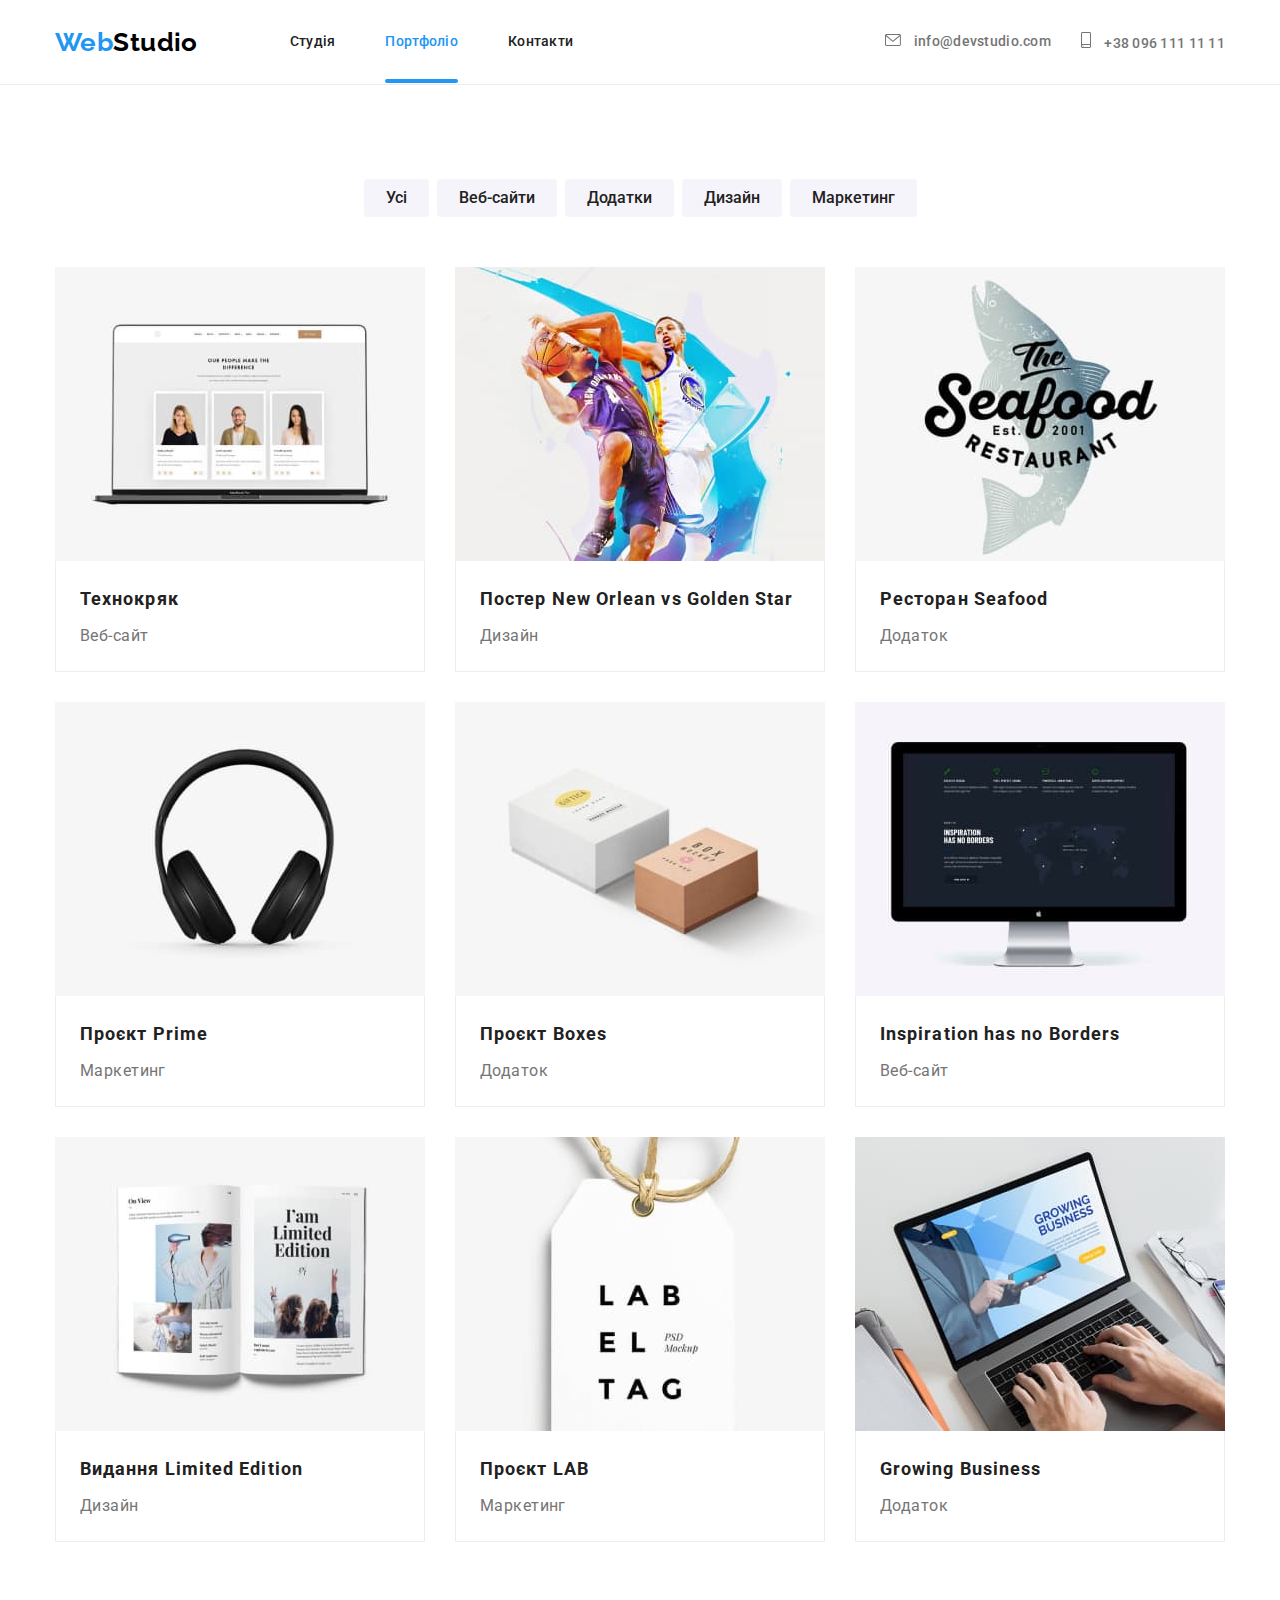
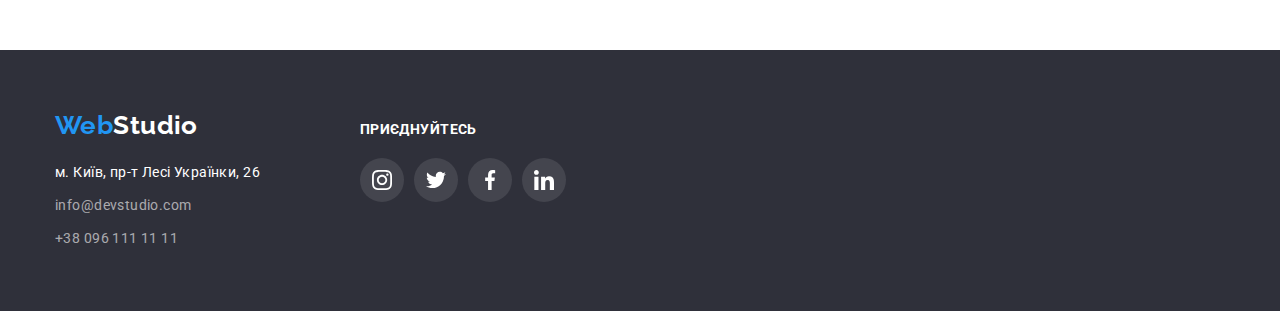
==== portfolio.html @ 152dca93 "Додана форма email у футер" ====
<!DOCTYPE html>
    <html lang="uk">
    <head>
        <meta charset="UTF-8">
        <meta http-equiv="X-UA-Compatible" content="IE=edge">
        <meta name="viewport" content="width=device-width, initial-scale=1.0">
        <title>WebStudio</title>
        <link rel="preconnect" href="https://fonts.googleapis.com">
        <link rel="preconnect" href="https://fonts.gstatic.com" crossorigin>
        <link
            href="https://fonts.googleapis.com/css2?family=Raleway:wght@700&family=Roboto:wght@400;500;700;900&display=swap"
            rel="stylesheet">
        <link rel="stylesheet" href="https://cdn.jsdelivr.net/npm/modern-normalize@1.1.0/modern-normalize.min.css">
        <link rel="stylesheet" href="./css/styles.css">
    </head>
    
    <body>
        <!--Шапка сайта-->
        <header class="page-header">
            <div class="container page-header-box">
            <nav class="page-nav">
                <a class="main-logo" href="./index.html" lang="en">Web<span class="logo-dark">Studio</span></a>
                <ul class="menu list">
                    <li class="menu-item"><a class="menu-link link" href="./index.html">Студія</a></li>
                    <li class="menu-item"><a class="menu-link current active-border link" href="./portfolio.html">Портфоліо</a></li>
                    <li class="menu-item"><a class="menu-link link" href="#">Контакти</a></li>
                </ul>
            </nav>
    
            <ul class="menu-contact list">
                <li class="header-mail-item">
                    <a class="header-mail link" href="mailto:info@devstudio.com">
                       <svg aria-label="іконка конверт" class="icon-mail" width="16" height="12">
                         <use href="./images/icons.svg#icon-envelope"></use>
                       </svg>
                     info@devstudio.com
                    </a>
                </li>
                <li class="header-phone-item">
                    <a class="header-phone link" href="tel:+380961111111">
                        <svg aria-label="іконка телефон" class="icon-phone" width="10" height="16">
                         <use href="./images/icons.svg#icon-smartphone"></use>
                        </svg>
                      +38 096 111 11 11
                    </a>
                </li>
            </ul>
            </div>
        </header>
    <!--Основний контент сторінки сайту-->
    <main class="portfolio-main">
        <!--Секція Портфоліо-->
        <section class="section-portfolio">
            <div class="container">
            <!--h1 прихований заголовок-->
            <h1 class="title-portfolio visually-hidden">Наше портфоліо</h1>
            <ul class="list-btm-filter list">
                <li class="item-btm-filter"><button class="btn-filter" type="button">Усі</button></li>
                <li class="item-btm-filter"><button class="btn-filter" type="button">Веб-сайти</button></li>
                <li class="item-btm-filter"><button class="btn-filter" type="button">Додатки</button></li>
                <li class="item-btm-filter"><button class="btn-filter" type="button">Дизайн</button></li>
                <li class="item-btm-filter"><button class="btn-filter" type="button">Маркетинг</button></li>
            </ul>
            <ul class="list-portfolio list">
                <li class="list-portfolio-item">
                    <a class="link-portfolio link" href="#">
                        <div class="link-portfolio-wrapper">
                          <img class="img-portfolio" src="./images/portfolio-1.jpg" alt="Ноутбук" width="370" height="294">
                          <p class="overlay">Ресурс пропонує комплексні пропозиції з різним рівнем функціоналу та сервісів. Все це дозволить відвідувачу отримати
                           вичерпні відомості про компанію чи приватну особу.</p>
                        </div>
                        <div class="item-portfolio-box">
                         <h2 class="subtitle-portfolio">Технокряк</h2>
                         <p class="text-portfolio">Веб-сайт</p>
                        </div>
                    </a>
                </li>
                <li class="list-portfolio-item">
                    <a class="link-portfolio link" href="#">
                        <div class="link-portfolio-wrapper">
                         <img class="img-portfolio" src="./images/portfolio-2.jpg" alt="Два хлопці баскетболісти" width="370" height="294">
                         <p class="overlay">Ресурс пропонує комплексні пропозиції з різним рівнем функціоналу та сервісів. Все це дозволить
                            відвідувачу отримати
                            вичерпні відомості про компанію чи приватну особу.</p>
                        </div>
                        <div class="item-portfolio-box">
                         <h2 class="subtitle-portfolio">Постер <span lang="en">New Orlean vs Golden Star</span></h2>
                         <p class="text-portfolio">Дизайн</p>
                        </div>
                    </a>
                </li>
                <li class="list-portfolio-item">
                    <a class="link-portfolio link" href="#">
                        <div class="link-portfolio-wrapper">
                          <img class="img-portfolio" src="./images/portfolio-3.jpg" alt="Логотип ресторану з рибою" width="370" height="294">
                          <p class="overlay">Ресурс пропонує комплексні пропозиції з різним рівнем функціоналу та сервісів. Все це дозволить
                            відвідувачу отримати
                            вичерпні відомості про компанію чи приватну особу.</p>
                        </div>
                        <div class="item-portfolio-box">
                         <h2 class="subtitle-portfolio">Ресторан <span lang="en">Seafood</span></h2>
                         <p class="text-portfolio">Додаток</p>
                        </div>
                    </a>
                </li>
                <li class="list-portfolio-item">
                    <a class="link-portfolio link" href="#">
                        <div class="link-portfolio-wrapper">
                          <img class="img-portfolio" src="./images/portfolio-4.jpg" alt="Бездротові навушники" width="370" height="294">
                          <p class="overlay">Ресурс пропонує комплексні пропозиції з різним рівнем функціоналу та сервісів. Все це дозволить
                            відвідувачу отримати
                            вичерпні відомості про компанію чи приватну особу.</p>
                        </div>
                        <div class="item-portfolio-box">
                          <h2 class="subtitle-portfolio">Проєкт <span lang="en">Prime</span></h2>
                          <p class="text-portfolio">Маркетинг</p>
                        </div>
                    </a>
                </li>
                <li class="list-portfolio-item">
                    <a class="link-portfolio link" href="#">
                        <div class="link-portfolio-wrapper">
                          <img class="img-portfolio" src="./images/portfolio-5.jpg" alt="Дві коробки" width="370" height="294">
                          <p class="overlay">Ресурс пропонує комплексні пропозиції з різним рівнем функціоналу та сервісів. Все це дозволить
                            відвідувачу отримати
                            вичерпні відомості про компанію чи приватну особу.</p>
                        </div>
                        <div class="item-portfolio-box">
                          <h2 class="subtitle-portfolio">Проєкт <span lang="en">Boxes</span></h2>
                          <p class="text-portfolio">Додаток</p>
                        </div>
                    </a>
                </li>
                <li class="list-portfolio-item">
                    <a class="link-portfolio link" href="#">
                        <div class="link-portfolio-wrapper">
                          <img class="img-portfolio" src="./images/portfolio-6.jpg" alt="Монітор комп'ютера" width="370" height="294">
                          <p class="overlay">Ресурс пропонує комплексні пропозиції з різним рівнем функціоналу та сервісів. Все це дозволить
                            відвідувачу отримати
                            вичерпні відомості про компанію чи приватну особу.</p>
                        </div>
                        <div class="item-portfolio-box">
                          <h2 class="subtitle-portfolio" lang="en">Inspiration has no Borders</h2>
                          <p class="text-portfolio">Веб-сайт</p>
                        </div>
                    </a>
                </li>
                <li class="list-portfolio-item">
                    <a class="link-portfolio link" href="#">
                        <div class="link-portfolio-wrapper">
                          <img class="img-portfolio" src="./images/portfolio-7.jpg" alt="Журнал з картинками" width="370" height="294">
                          <p class="overlay">Ресурс пропонує комплексні пропозиції з різним рівнем функціоналу та сервісів. Все це дозволить
                            відвідувачу отримати
                            вичерпні відомості про компанію чи приватну особу.</p>
                        </div>
                        <div class="item-portfolio-box">
                          <h2 class="subtitle-portfolio">Видання <span lang="en">Limited Edition</span></h2>
                          <p class="text-portfolio">Дизайн</p>
                        </div>
                    </a>
                </li>
                <li class="list-portfolio-item">
                    <a class="link-portfolio link" href="#">
                        <div class="link-portfolio-wrapper">
                          <img class="img-portfolio" src="./images/portfolio-8.jpg" alt="Біла етикетка" width="370" height="294">
                          <p class="overlay">Ресурс пропонує комплексні пропозиції з різним рівнем функціоналу та сервісів. Все це дозволить
                            відвідувачу отримати
                            вичерпні відомості про компанію чи приватну особу.</p>
                        </div>
                        <div class="item-portfolio-box">
                          <h2 class="subtitle-portfolio">Проєкт <span lang="en">LAB</span></h2>
                          <p class="text-portfolio">Маркетинг</p>
                        </div>
                    </a>
                </li>
                <li class="list-portfolio-item">
                    <a class="link-portfolio link" href="#">
                        <div class="link-portfolio-wrapper">
                          <img class="img-portfolio" src="./images/portfolio-9.jpg" alt="Людина працює в ноутбуці" width="370" height="294">
                          <p class="overlay">Ресурс пропонує комплексні пропозиції з різним рівнем функціоналу та сервісів. Все це дозволить
                            відвідувачу отримати
                            вичерпні відомості про компанію чи приватну особу.</p>
                        </div>
                        <div class="item-portfolio-box">
                          <h2 class="subtitle-portfolio" lang="en">Growing Business</h2>
                          <p class="text-portfolio">Додаток</p>
                        </div>
                    </a>
                </li>
            </ul>
            </div>

        </section>
        
    </main>
    <!--Футер сторінки сайту-->
       <footer class="footer section-footer">
          <div class="container footer-box">
            <div class="footer-address-box">
                <a class="main-logo logo-footer" href="./index.html" lang="en">Web<span class="logo-light">Studio</span></a>
                <address class="address">
                    <ul class="list-address list address-mail address-phone">
                        <li class="item-address"><a class="link-address-map link"
                                href="https://goo.gl/maps/CPtrU1FHBa2aNyZL9" target="_blank"
                                rel="noopener noreferrer nofollow">м. Київ, пр-т Лесі Українки, 26</a></li>
                        <li class="item-address"><a class="link-address-mail link"
                                href="mailto:info@devstudio.com">info@devstudio.com</a></li>
                        <li class="item-address"><a class="link-address-phone link" href="tel:+380961111111">+38 096 111 11
                                11</a></li>
                    </ul>
                </address>
            </div>
            <div class="social-icon-box">
                <p class="text">приєднуйтесь</p>
                <ul class="footer-icon-list list">
                    <li class="item-icon-list">
                        <a class="link-icon-list" href="#">
                            <svg lang="en" aria-label="instagram icon" class="footer-social-icon" width="20" height="20">
                                <use href="./images/icons.svg#icon-instagram"></use>
                            </svg>
                        </a>
                    </li>
                    <li class="item-icon-list">
                        <a class="link-icon-list" href="#">
                            <svg lang="en" aria-label="twitter icon" class="footer-social-icon" width="20" height="20">
                                <use href="./images/icons.svg#icon-twitter"></use>
                            </svg>
                        </a>
                    </li>
                    <li class="item-icon-list">
                        <a class="link-icon-list" href="#">
                            <svg lang="en" aria-label="facebook icon" class="footer-social-icon" width="20" height="20">
                                <use href="./images/icons.svg#icon-facebook"></use>
                            </svg>
                        </a>
                    </li>
                    <li class="item-icon-list">
                        <a class="link-icon-list" href="#">
                            <svg lang="en" aria-label="linkedin icon" class="footer-social-icon" width="20" height="20">
                                <use href="./images/icons.svg#icon-linkedin"></use>
                            </svg>
                        </a>
                    </li>
                </ul>
            </div>
          </div>
        </footer>
    
    </body>
    </html>
---- css/styles.css ----
:root {
    --primary-font-family: 'Roboto'; sans-serif;
    --logo-font-family: 'Raleway'; sans-serif;
    --accent-color: #2196F3;
    --primary-text-color: #212121;
    --secondary-text-color: #757575;
    --primary-background: #FFFFFF;
    --primery-logo-text-color: #2196F3;
    --secondary-logo-text-dark: #000000;
    --secondary-logo-text-light: #FFFFFF;
    --background-section-service: #2F303A;
    --top-button-background: #2196F3;
    --top-button-accent-background: #188CE8;
    --footer-background: #2F303A;
    --section-time-background: #F5F4FA;
    --primary-light-color-text: #FFFFFF;
    --button-filter-background: #F5F4FA;
    --accent-background-color: #2196F3;
    --primery-border-color: rgba(175, 177, 184, 1);
    --accent-border-color: rgba(33, 150, 243, 1);
    --cubic-bezier: cubic-bezier(0.4, 0, 0.2, 1);
    --transition-duration: 250ms;
        
}

h1,
h2,
h3,
h4,
p {
    margin-top: 0;
    margin-bottom: 0;
}

ul {
    margin-top: 0;
    margin-top: 0;
    padding-left: 0;
}

body {
    font-size: 14px;
    background: var(--primary-background);
    font-family: var(--primary-font-family);
    letter-spacing: 0.03em;
    color: var(--primary-text-color);
}

.link {
    text-decoration: none;
}

.list {
    list-style: none;
}

img {
    display: block;
    max-width: 100%;
    height: auto;
}

button {
    font-family: inherit;
    cursor: pointer;
}

/*==HEADER==*/

/*==навігація==*/

.container {
    width: 1200px;
    padding-left: 15px;
    padding-right: 15px;
    margin-left: auto;
    margin-right: auto;
}

.page-header-box {
    display: flex;
    justify-content: space-between;
    align-items: center;
}

.page-header {
    display: flex;
    align-items: center;
    border-bottom: 1px solid #ECECEC;
}

.page-nav {
    display: flex;
    align-items: center;
}

.main-logo {
        font-family: var(--logo-font-family);
        font-weight: 700;
        font-size: 26px;
        line-height: 1.19;   
        text-decoration: none;
        color: var(--primery-logo-text-color);
        padding-top: 24px;
        padding-bottom: 24px;
        margin-right: 92px;
        display: block;
}

.logo-dark {
    color: var(--secondary-logo-text-dark);
}

.logo-light {
    color: var(--secondary-logo-text-light);
}

.menu {
    display: flex;
    align-items: center;
    margin-bottom: 0px;
}

.menu-item:not(:last-child) {
    margin-right: 50px;
}


.menu-link {
    font-weight: 500;
    line-height: 1.14;
    letter-spacing: 0.02em;
    color: var(--primary-text-color);
    display: block;
    padding-top: 32px;
    padding-bottom: 32px;
    transition: color var(--transition-duration) var(--cubic-bezier);

}

.menu-item {
    position: relative;
}

.menu-link:hover,
.menu-link:focus {
    color: var(--accent-color);
}

.menu-link.current {
    color: var(--accent-color);
}

.active-border::after {
    content: "";
    position: absolute;
    display: block;
    width: 100%;
    height: 4px;
    bottom: -1px;
    background: var(--accent-background-color);
    border-radius: 2px;
}

.header-mail {
    display: block;
    padding-top: 32px;
    padding-bottom: 32px;
    fill: currentColor;
}

.icon-mail {
    margin-right: 10px;
}

.header-mail-item {
    margin-left: auto;
}

.header-phone-item {
    margin-left: 30px;
}

.header-phone {
    display: block;
    padding-top: 32px;
    padding-bottom: 32px;
    fill: currentColor;
}

.icon-phone {
    margin-right: 10px;
}

/*==Header контакти: пошта, телефон==*/

.menu-contact {
    display: flex;
    align-items: center;
    margin-bottom: 0px;
}

.header-mail,
.header-phone {
        display: block;
        align-items: center;
        font-weight: 500;
        line-height: 1.14;
        letter-spacing: 0.02em;
        color: var(--secondary-text-color);
        transition: color var(--transition-duration) var(--cubic-bezier);
}

.header-mail:hover,
.header-mail:focus {
    color: var(--accent-color);
}

.header-phone:hover,
.header-phone:focus {
    color: var(--accent-color);
}

/*==MAIN==*/

/*==section-service/ Секція 1 ефективні рішення==*/


.section-service {
    background: var(--background-section-service);
    padding-top: 200px;
    padding-bottom: 200px;
    background-color: #C4C4C4;
    background-image: linear-gradient(rgba(47, 48, 58, 0.4), rgba(47, 48, 58, 0.4)), url("../images/hero.jpg");
    background-size: 1600px;
    background-repeat: no-repeat;
    background-position: center;
}


.top-title {
        font-weight: 900;
        font-size: 44px;
        line-height: 1.36;
        text-align: center;
        letter-spacing: 0.06em;
        text-transform: uppercase;
        color: var(--primary-light-color-text);
        margin-bottom: 30px;
        margin-left: auto;
        margin-right: auto;
        width: 700px;
}

.top-btn {
        font-weight: 700;
        font-size: 16px;
        line-height: 1.88;
        display: flex;
        justify-content: center;
        align-items: center;
        text-align: center;
        letter-spacing: 0.06em;
        cursor: pointer;
        color: var(--primary-light-color-text);
        background: var(--top-button-background);
        margin-left: auto;
        margin-right: auto; 
        border-radius: 4px;
        width: 216px;
        height: 50px;
        border: none;
        transition: background-color var(--transition-duration) var(--cubic-bezier);
}

.top-btn:hover,
.top-btn:focus {
    background-color: var(--top-button-accent-background);
}

/*==section-advantages/Секція 2 Наші переваги,
заголовок прихований==*/

.visually-hidden {
    position: absolute;
    white-space: nowrap;
    width: 1px;
    height: 1px;
    overflow: hidden;
    border: 0;
    padding: 0;
    clip: rect(0 0 0 0);
    clip-path: inset(50%);
    margin: -1px;
}

.section-advantages {
    padding-top: 94px;
    padding-bottom: 94px;
}

.list-advantages {
    display: flex;
    column-gap: 30px;
    margin-left: auto;
    margin-right: auto;
    margin-bottom: 0px;

}

.item-advantages {
    width: 270px;
}

.box-icon-advantages {
    width: 270px;
    height: 120px;
    background: #F5F4FA;
    border-radius: 4px;
    display: flex;
    align-items: center;
    justify-content: center;
}

.subtitle-advantages {
        font-weight: 700;
        line-height: 1.14;
        text-transform: uppercase;
        margin-bottom: 10px;
        margin-top: 30px;
        font-size: 14px;
}

.text-advantages {
        font-weight: 400;
        line-height: 1.71;
        color: var(--secondary-text-color);
}

/*==section-our-work/Секція 3 Чим ми займаємося==*/

.section-our-work {
    padding-bottom: 94px;
}

.title-our-work {
        font-weight: 700;
        font-size: 36px;
        line-height: 1.17;
        text-align: center;
        margin-bottom: 50px;
}

.item-our-work {
    position: relative;
}

.about-our-work {
    position: absolute;
    bottom: 0;
    height: 70px;
    width: 100%;
    display: flex;
    align-items: center;
    justify-content: center;
    background: rgba(47, 48, 58, 0.8);
}

.text-about-our-work {
    font-weight: 700;
    font-size: 14px;
    line-height: 1.14;
    text-align: center;
    text-transform: uppercase;
    color: var(--primary-light-color-text);
}

/*==section-team/Секція 4 представлена Наша команда==*/

.section-team {
    background: var(--section-time-background);
    padding-top: 94px;
    padding-bottom: 94px;
}

.title-team {
    font-weight: 700;
    font-size: 36px;
    line-height: 1.17;
    text-align: center;
    margin-bottom: 50px;
    margin-left: auto;
    margin-right: auto;
}

.team-box {
    display: flex;
    column-gap: 30px;
    margin-left: auto;
    margin-right: auto;
    margin-bottom: 0px;
}

.name-post-box {
    padding: 30px;
}

.list-our-work {
    display: flex;
    column-gap: 30px;
    margin-bottom: 0px;
}

.item-team {
    background: var(--primary-background);
    border-radius: 0px 0px 4px 4px;
    box-shadow: 0px 1px 3px rgba(0, 0, 0, 0.12), 0px 1px 1px rgba(0, 0, 0, 0.14), 0px 2px 1px rgba(0, 0, 0, 0.2);
}

.name-team {
        font-weight: 500;
        font-size: 16px;
        line-height: 1.19;
        text-align: center;
        margin-bottom: 10px;
}

.post-team {
        font-weight: 400;
        font-size: 16px;
        line-height: 1.19;
        text-align: center;
        margin-bottom: 16px;
        color: var(--secondary-text-color);
}

.social-list {
    display: flex;
    justify-content: center;
    column-gap: 10px;
}

.social-list-icon {
    fill: rgba(175, 177, 184, 1);
}

.social-list-link {
    display: flex;
    align-items: center;
    justify-content: center;
    width: 44px;
    height: 44px;
    border-radius: 50%;
    background-color: #FFFFFF;
    transition: background-color var(--transition-duration) var(--cubic-bezier), fill var(--transition-duration) var(--cubic-bezier);
}

.social-list-link:hover,
.social-list-link:focus {
    background-color: var(--accent-background-color);
}

.social-list-link:hover .social-list-icon,
.social-list-link:focus .social-list-icon {
    fill: #FFFFFF;
}

/*===section-clients/Секція 5 - Постійні клієнти===*/

.section-clients {
    padding-top: 94px;
    padding-bottom: 94px;
}

.title-clients {
    font-weight: 700;
    font-size: 36px;
    line-height: 1.17;
    text-align: center;
    margin-bottom: 50px;
    margin-left: auto;
    margin-right: auto;
    color: var(--primary-text-color);
}

.clients-list-link {
    display: flex;
    align-items: center;
    justify-content: center;
    width: 170px;
    height: 92px;
    border: 1px solid #AFB1B8;
    border-radius: 4px;
    color: var(--primery-border-color);
    transition: color var(--transition-duration) var(--cubic-bezier), border var(--transition-duration) var(--cubic-bezier);
}

.clients-list-link:hover,
.clients-list-link:focus {
    color: var(--accent-border-color);
    border: 1px solid #2196F3;
}

.clients-list {
    display: flex;
    justify-content: center;
    align-items: center;
    column-gap: 30px;
    margin-bottom: 0px;
}

.clients-logo-list-icon {
    fill: currentColor;
}

/*===FOOTER/Футер-підвал==*/

.footer {
    background: var(--footer-background);
}

.section-footer {
    padding-top: 60px;
    padding-bottom: 60px;
}

.logo-footer {
    margin-bottom: 20px;
    padding-top: 0px;
    padding-bottom: 0px;
}

address {
    font-style: normal;
}

.list-address {
    margin-bottom: 0px;
}

.item-address:not(:last-child) {
    margin-bottom: 9px;
}

.link-address-map {
    font-weight: 400;
    line-height: 1.71;
    color: var(--primary-light-color-text);
    transition: color var(--transition-duration) var(--cubic-bezier);
}

.link-address-mail,
.link-address-phone {
        font-weight: 400;
        line-height: 1.71;
        color: rgba(255, 255, 255, 0.6);
        transition: color var(--transition-duration) var(--cubic-bezier);
}

.link-address-map:hover,
.link-address-map:focus {
    color: var(--accent-color);
}

.link-address-mail:hover,
.link-address-mail:focus {
    color: var(--accent-color);
}

.link-address-phone:hover,
.link-address-phone:focus {
    color: var(--accent-color);
}

.social-icon-box .text {
    margin-bottom: 20px;
    font-weight: 700;
    font-size: 14px;
    line-height: 1.14;
    text-transform: uppercase;
    color: var(--primary-light-color-text)
    
}

.footer-box {
    display: flex;
    align-items: baseline;
}

.footer-address-box {
    margin-right: 70px;
}

.footer-icon-list {
    display: flex;
    justify-content: center;
    column-gap: 10px;
    margin-bottom: 0px;
}

.footer-social-icon {
    fill: var(--primary-light-color-text);
}

.link-icon-list {
    display: flex;
    align-items: center;
    justify-content: center;
    width: 44px;
    height: 44px;
    border-radius: 50%;
    background-color: rgba(255, 255, 255, 0.1);
    transition: background-color var(--transition-duration) var(--cubic-bezier);
}

.link-icon-list:hover,
.link-icon-list:focus {
    background-color: var(--accent-background-color);
}

.footer-forma {
    margin-left: auto;
}

.footer-forma .text {
    margin-bottom: 20px;
    font-weight: 700;
    font-size: 14px;
    line-height: 1.14;
    text-align: left;
    text-transform: uppercase;
    color: var(--primary-light-color-text)
}

.form-email-footer {
    display: flex;
    justify-content: center;
    width: 358px;
    height: 50px;
}

.email-form-input {
    display: block;
    width: 358px;
    height: 50px;
    border: 1px solid rgba(255, 255, 255, 0.3);
    filter: drop-shadow(0px 4px 4px rgba(0, 0, 0, 0.15));
    border-radius: 4px;
    color: rgba(255, 255, 255, 0.6);
    background-color: var(--footer-background);
    padding-left: 16px;
    margin-right: 12px;
}

.btn-footer-submit {
    display: flex;
    align-items: center;
    justify-content: center;
    font-weight: 700;
    font-size: 16px;
    line-height: 1.88;
    letter-spacing: 0.06em;
    color: var(--primary-light-color-text);
    background-color: var(--top-button-background);
    box-shadow: 0px 4px 4px rgba(0, 0, 0, 0.15);
    border-radius: 4px;
    border: none;
    min-width: 200px;
    height: 50px;
    transition: background-color var(--transition-duration) var(--cubic-bezier);
}

.btn-footer-submit:hover,
.btn-footer-submit:focus {
    background-color:  var(--top-button-accent-background);
}

.btn-footer-submit-icon {
    margin-left: 10px;
    fill: var(--primary-background);
}

/*==MAIN/сторінки portfolio==*/

/*==section-portfolio/Секція Портфоліо==*/

.section-portfolio {
    padding-top: 94px;
    padding-bottom: 94px;
}

.list-btm-filter {
    display: flex;
    align-items: center;
    justify-content: center;
    margin-bottom: 50px;
}

.item-btm-filter:not(:last-child) {
    margin-right: 8px;
}

.btn-filter {
        font-weight: 500;
        font-size: 16px;
        line-height: 1.63;
        text-align: center;
        background: var(--button-filter-background);
        color: var(--primary-text-color);
        padding: 6px 22px;
        border-radius: 4px;
        border: none;
        transition: background-color var(--transition-duration) var(--cubic-bezier), color var(--transition-duration) var(--cubic-bezier), box-shadow var(--transition-duration) var(--cubic-bezier);
}

.btn-filter:hover,
.btn-filter:focus {
    background-color: var(--accent-color);
    color: var(--primary-light-color-text);
    box-shadow: 0px 3px 1px rgba(0, 0, 0, 0.1), 0px 1px 2px rgba(0, 0, 0, 0.08), 0px 2px 2px rgba(0, 0, 0, 0.12);
}

.item-portfolio-box {
    padding: 20px 24px;
    border-bottom: 1px solid #EEEEEE;
    border-left: 1px solid #EEEEEE;
    border-right: 1px solid #EEEEEE;
}

.list-portfolio {
    display: flex;
    flex-wrap: wrap;
    gap: 30px;
}

.link-portfolio {
    display: block;
    transform: box-shadow var(--transition-duration) var(--cubic-bezier);
}

.link-portfolio:hover,
.link-portfolio:focus {
    box-shadow: 0px 1px 1px rgba(0, 0, 0, 0.12), 0px 4px 4px rgba(0, 0, 0, 0.06), 1px 4px 6px rgba(0, 0, 0, 0.16);
}

.subtitle-portfolio {
        font-weight: 700;
        font-size: 18px;
        line-height: 2;
        letter-spacing: 0.06em;
        color: var(--primary-text-color);
        margin-bottom: 4px;
}

.text-portfolio {
        font-weight: 400;
        font-size: 16px;
        line-height: 1.88;
        color: var(--secondary-text-color);
}

.link-portfolio-wrapper {
    position: relative;
    overflow: hidden;
}

.overlay {
    position: absolute;
    top: 0;
    left: 0;
    width: 100%;
    height: 100%;
    font-size: 18px;
    line-height: 1.56;
    padding: 63px 24px;
    color: var(--primary-light-color-text);
    background-color: rgba(33, 150, 243, 0.9);
    overflow: auto;
    transform: translateY(100%);
    transition: transform var(--transition-duration) var(--cubic-bezier);

}

.link-portfolio:hover .overlay,
.link-portfolio:focus .overlay {
    transform: translateY(0%);
}

.backdrop {
    position: fixed;
    top: 0;
    left: 0;
    z-index: 100;
    width: 100%;
    height: 100%;
    background-color: rgba(0, 0, 0, 0.2);

    opacity: 1;
    visibility: visible;
    pointer-events: auto;
    transition: opacity var(--transition-duration) var(--cubic-bezier), visibility var(--transition-duration) var(--cubic-bezier);
}

.backdrop.is-hidden {
    opacity: 0;
    visibility: hidden;
    pointer-events: none;
}

.modal {
    position: absolute;
    top: 50%;
    left: 50%;
    transform: translate(-50%, -50%);
    width: 528px;
    height: 581px;
    background: #FFFFFF;
    box-shadow: 0px 1px 3px rgba(0, 0, 0, 0.12), 0px 1px 1px rgba(0, 0, 0, 0.14), 0px 2px 1px rgba(0, 0, 0, 0.2);
    border-radius: 4px;

}

.modal-close-btn {
    position: absolute;
    top: 8px;
    right: 8px;
    display: flex;
    align-items: center;
    justify-content: center;
    width: 30px;
    height: 30px;
    border-radius: 50%;
    border: 1px solid rgba(0, 0, 0, 0.1);
    background-color: #FFFFFF;
}
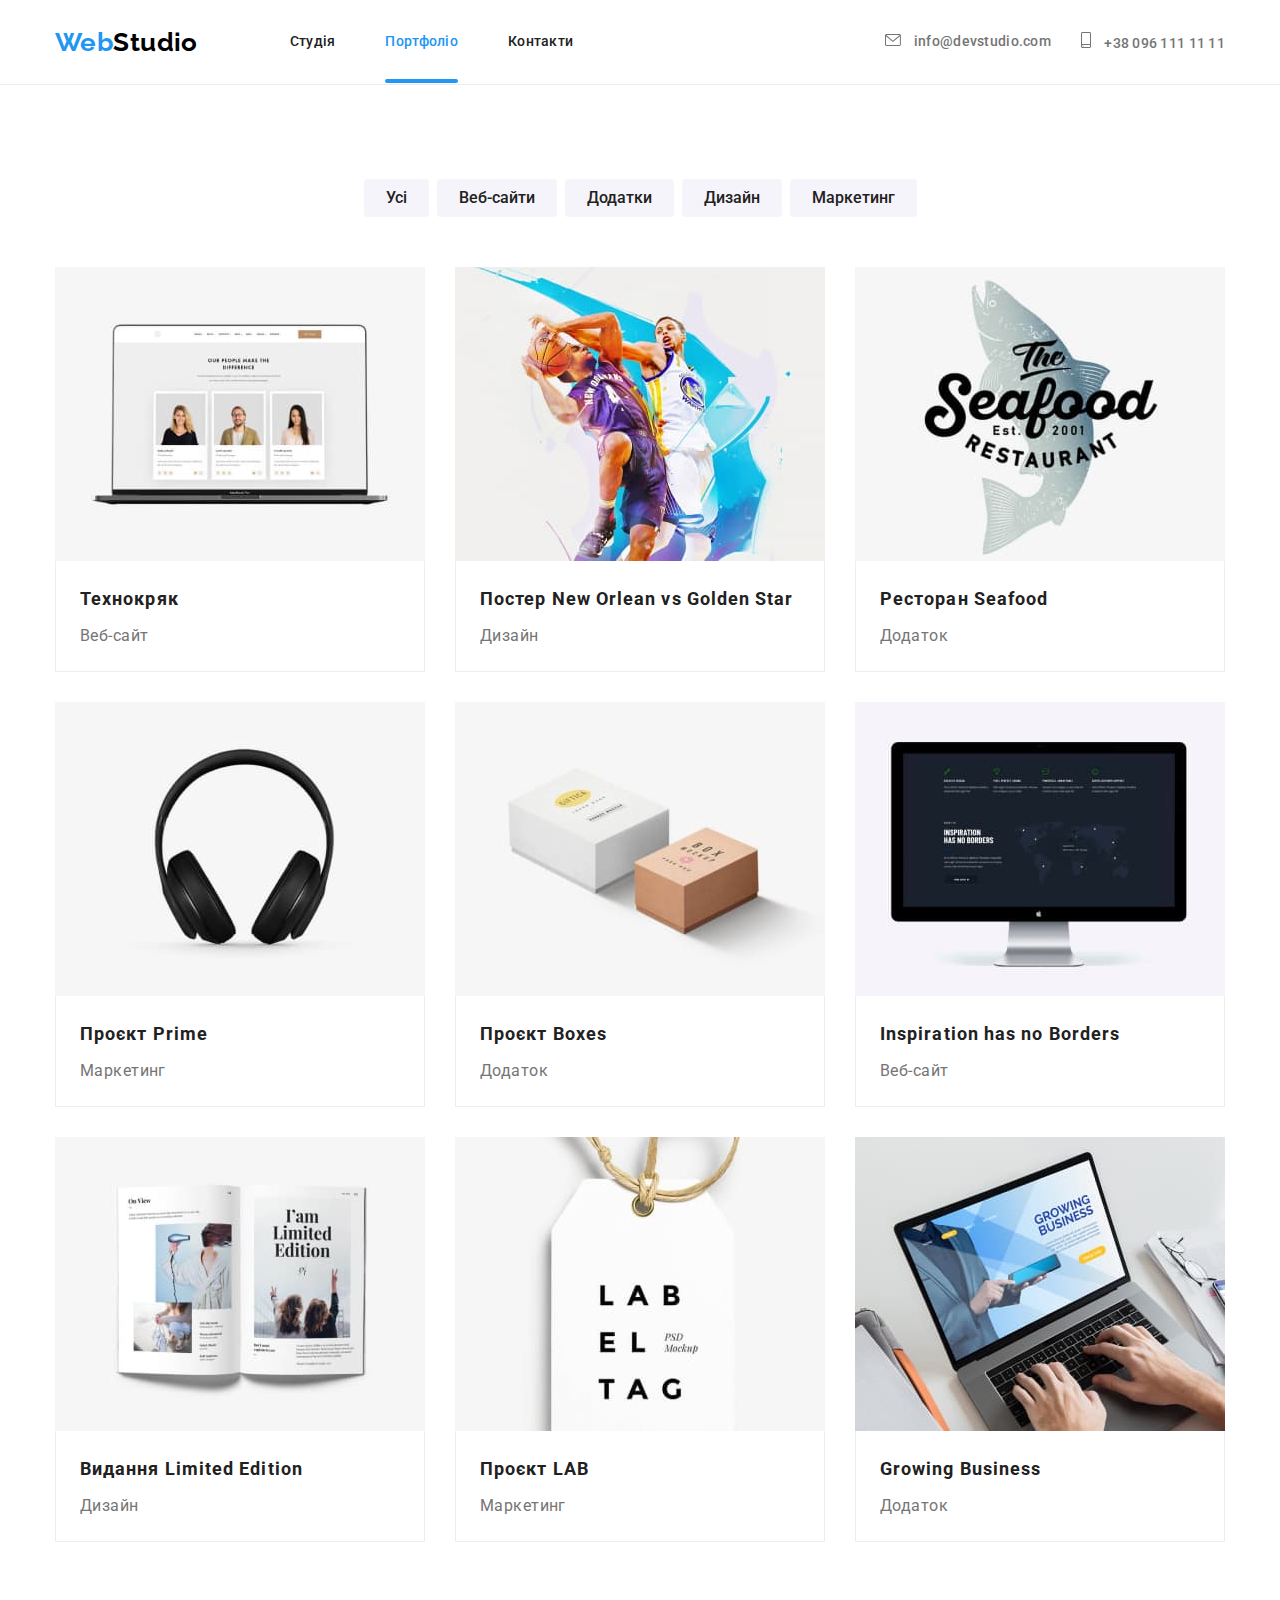
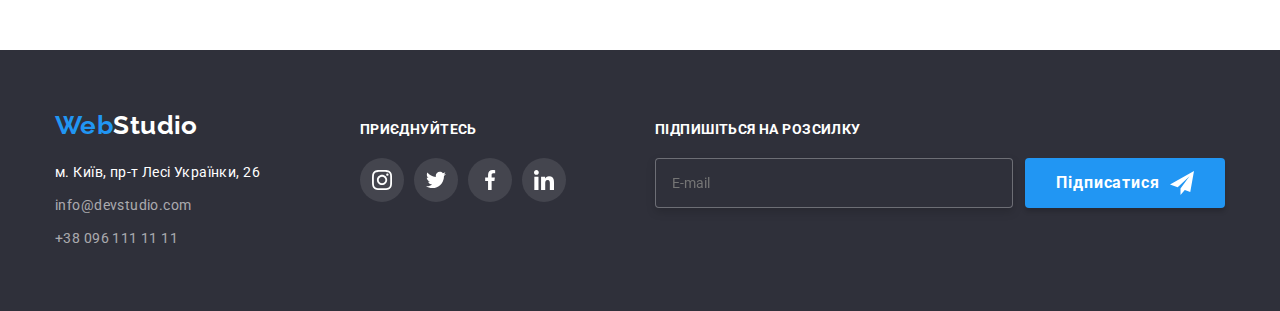
==== commit 40ec08d0: "Оформлення елементів форми в модальному вікні" ====
--- a/portfolio.html
+++ b/portfolio.html
@@ -244,6 +244,20 @@
                     </li>
                 </ul>
             </div>
+            <div class="footer-forma">
+                <p class="text-footer-forma">Підпишіться на розсилку</p>
+                <form class="form-email-footer">
+                    <label>
+                        <input class="email-form-input" type="email" name="email" placeholder="E-mail" required autocomplete="off">
+                    </label>
+                    <button class="btn-footer-submit" type="submit">Підписатися
+                        <svg class="btn-footer-submit-icon" width="24" height="24">
+                            <use href="./images/icons.svg#icon-send"></use>
+                        </svg>
+                    </button>
+                </form>
+
+            </div>
           </div>
         </footer>
     
--- a/css/styles.css
+++ b/css/styles.css
@@ -585,6 +585,7 @@
 .footer-box {
     display: flex;
     align-items: baseline;
+
 }
 
 .footer-address-box {
@@ -622,21 +623,19 @@
     margin-left: auto;
 }
 
-.footer-forma .text {
+.text-footer-forma {
     margin-bottom: 20px;
+    text-align: left;
     font-weight: 700;
     font-size: 14px;
     line-height: 1.14;
-    text-align: left;
     text-transform: uppercase;
-    color: var(--primary-light-color-text)
+    color: var(--primary-light-color-text);
 }
 
 .form-email-footer {
     display: flex;
     justify-content: center;
-    width: 358px;
-    height: 50px;
 }
 
 .email-form-input {
@@ -656,6 +655,8 @@
     display: flex;
     align-items: center;
     justify-content: center;
+    min-width: 200px;
+    height: 50px;
     font-weight: 700;
     font-size: 16px;
     line-height: 1.88;
@@ -665,8 +666,6 @@
     box-shadow: 0px 4px 4px rgba(0, 0, 0, 0.15);
     border-radius: 4px;
     border: none;
-    min-width: 200px;
-    height: 50px;
     transition: background-color var(--transition-duration) var(--cubic-bezier);
 }
 
@@ -786,6 +785,8 @@
     transform: translateY(0%);
 }
 
+/*================BACKDROP============*/
+
 .backdrop {
     position: fixed;
     top: 0;
@@ -807,6 +808,10 @@
     pointer-events: none;
 }
 
+/*===========/BACKDROP============*/
+
+/*===============MODAL WINDOW==========*/
+
 .modal {
     position: absolute;
     top: 50%;
@@ -814,6 +819,7 @@
     transform: translate(-50%, -50%);
     width: 528px;
     height: 581px;
+    padding: 40px;
     background: #FFFFFF;
     box-shadow: 0px 1px 3px rgba(0, 0, 0, 0.12), 0px 1px 1px rgba(0, 0, 0, 0.14), 0px 2px 1px rgba(0, 0, 0, 0.2);
     border-radius: 4px;
@@ -834,3 +840,59 @@
     background-color: #FFFFFF;
 }
 
+/*==================/MODAL WINDOW========*/
+
+/*=================MODAL FORM============*/
+
+.modal-form-title {
+    font-weight: 700;
+    font-size: 20px;
+    line-height: 1.15;
+    text-align: center;
+    margin-bottom: 12px;
+    color: var(--primary-text-color); 
+}
+
+.modal-form {
+    display: flex;
+    flex-direction: column;
+}
+
+.modal-form-field-desc {
+    display: block;
+    font-weight: 400;
+    font-size: 12px;
+    line-height: 1.17;
+    letter-spacing: 0.01em;
+    color: var(--secondary-text-color);
+    margin-bottom: 4px;
+}
+
+.modal-form-input-wrapper {
+    position: relative;
+}
+
+.modal-form-input {
+    width: 100%;
+    height: 40px;
+    border: 1px solid rgba(33, 33, 33, 0.2);
+    border-radius: 4px;
+    padding-left: 42px;
+}
+
+.modal-form-field {
+    margin-bottom: 10px;
+}
+
+.modal-form-input-icon {
+    position: absolute;
+    display: block;
+    top: 50%;
+    left: 12px;
+    transform: translateY(-50%);
+
+}
+
+
+/*=================/MODAL FORM============*/
+
